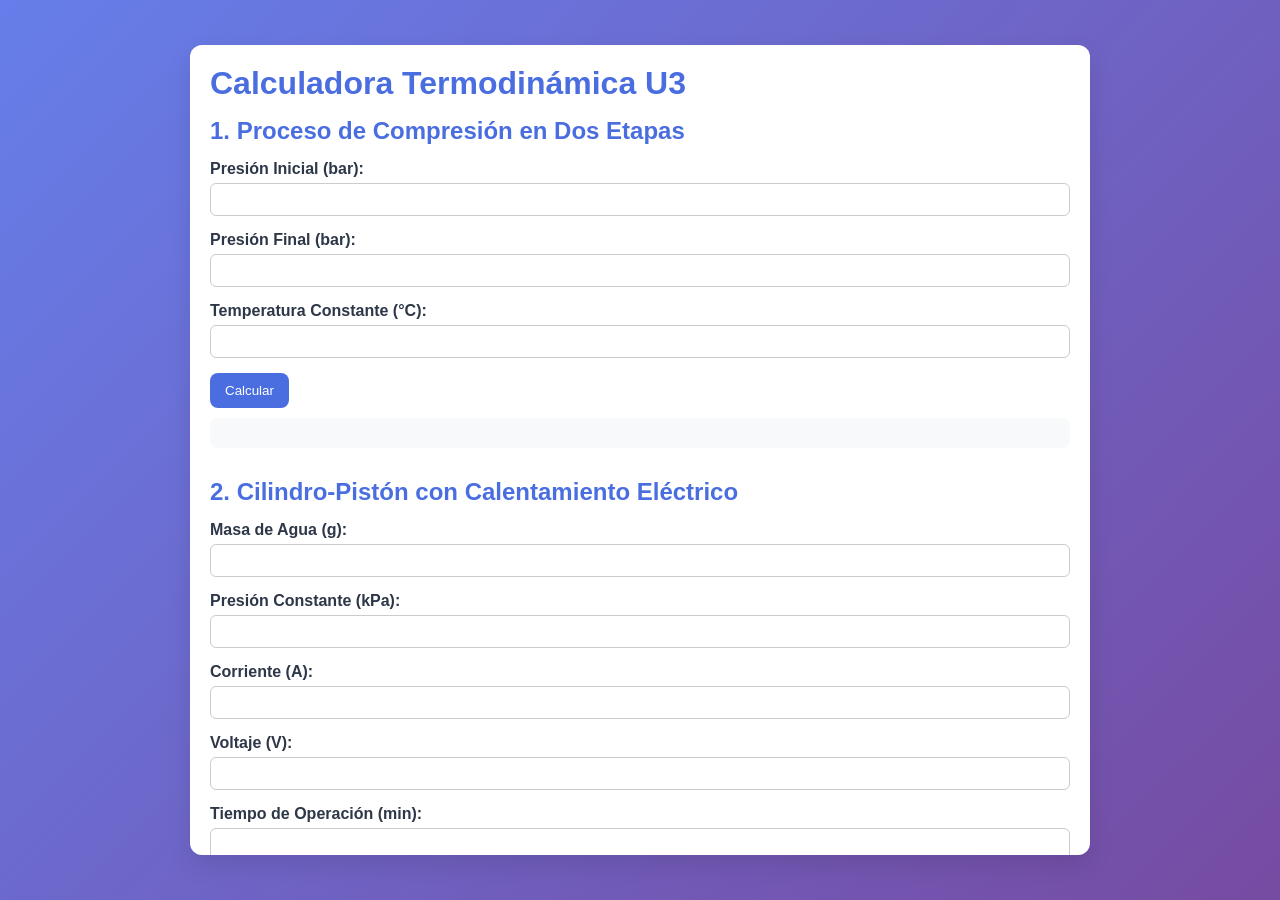
==== index.html @ c3e07c68 "primera" ====
<!DOCTYPE html>
<html lang="es">
<head>
<meta charset="UTF-8">
<meta name="viewport" content="width=device-width, initial-scale=1.0">
<title>Termodinámica U3 - Calculadora</title>
<style>
/* Incluí tu CSS tal cual */
:root {
    --primary-color: #4a6ee0;
    --primary-dark: #3a5ac8;
    --secondary-color: #6c63ff;
    --light-bg: #f8f9fa;
    --dark-text: #2d3748;
    --light-text: #718096;
    --white: #ffffff;
    --user-msg-bg: #4a6ee0;
    --bot-msg-bg: #f1f5f9;
    --shadow: 0 10px 25px rgba(0, 0, 0, 0.1);
    --radius: 12px;
}
*{margin:0;padding:0;box-sizing:border-box;font-family:'Segoe UI', Tahoma, Geneva, Verdana, sans-serif}
body{background:linear-gradient(135deg,#667eea 0%,#764ba2 100%);height:100vh;display:flex;align-items:center;justify-content:center;padding:20px}
.container{width:100%;max-width:900px;background:var(--white);border-radius:var(--radius);box-shadow:var(--shadow);padding:20px;overflow-y:auto;max-height:90vh}
h1,h2{color:var(--primary-color);margin-bottom:15px}
form{margin-bottom:30px}
label{display:block;margin-bottom:5px;font-weight:600;color:var(--dark-text)}
input{width:100%;padding:8px 12px;margin-bottom:15px;border:1px solid #ccc;border-radius:6px}
button{padding:10px 15px;background:var(--primary-color);color:white;border:none;border-radius:8px;cursor:pointer}
button:hover{background:var(--primary-dark)}
.result{background:var(--light-bg);padding:15px;border-radius:8px;margin-top:10px;color:var(--dark-text)}
</style>
</head>
<body>
<div class="container">
    <h1>Calculadora Termodinámica U3</h1>

    <!-- Formulario Proceso de Compresión -->
    <h2>1. Proceso de Compresión en Dos Etapas</h2>
    <form id="compresionForm">
        <label>Presión Inicial (bar):</label>
        <input type="number" step="any" id="P1">
        <label>Presión Final (bar):</label>
        <input type="number" step="any" id="P2">
        <label>Temperatura Constante (°C):</label>
        <input type="number" step="any" id="T">
        <button type="button" onclick="procesoCompresion()">Calcular</button>
        <div class="result" id="compresionResult"></div>
    </form>

    <!-- Formulario Cilindro-Pistón -->
    <h2>2. Cilindro-Pistón con Calentamiento Eléctrico</h2>
    <form id="pistonForm">
        <label>Masa de Agua (g):</label>
        <input type="number" step="any" id="m">
        <label>Presión Constante (kPa):</label>
        <input type="number" step="any" id="P">
        <label>Corriente (A):</label>
        <input type="number" step="any" id="I">
        <label>Voltaje (V):</label>
        <input type="number" step="any" id="V">
        <label>Tiempo de Operación (min):</label>
        <input type="number" step="any" id="t">
        <label>Calor Perdido (kJ):</label>
        <input type="number" step="any" id="Qperdido">
        <button type="button" onclick="cilindroPiston()">Calcular</button>
        <div class="result" id="pistonResult"></div>
    </form>

    <!-- Formulario Tobera -->
    <h2>3. Tobera Convergente-Divergente</h2>
    <form id="toberaForm">
        <label>Diámetro Entrada (cm):</label>
        <input type="number" step="any" id="d1">
        <label>Presión Entrada (kPa):</label>
        <input type="number" step="any" id="P1t">
        <label>Temperatura Entrada (°C):</label>
        <input type="number" step="any" id="T1t">
        <label>Presión Salida (kPa):</label>
        <input type="number" step="any" id="P2t">
        <label>Temperatura Salida (°C):</label>
        <input type="number" step="any" id="T2t">
        <label>Velocidad Entrada (m/s):</label>
        <input type="number" step="any" id="v1t">
        <label>Entalpía Entrada (kJ/kg):</label>
        <input type="number" step="any" id="h1t">
        <label>Entalpía Salida (kJ/kg):</label>
        <input type="number" step="any" id="h2t">
        <label>Volumen Específico Entrada (cm³/g):</label>
        <input type="number" step="any" id="Vesp1t">
        <label>Volumen Específico Salida (cm³/g):</label>
        <input type="number" step="any" id="Vesp2t">
        <button type="button" onclick="toberaCalculo()">Calcular</button>
        <div class="result" id="toberaResult"></div>
    </form>

</div>

<script>
// Función proceso compresión dos etapas
function procesoCompresion() {
    const P1 = parseFloat(document.getElementById("P1").value);
    const P2 = parseFloat(document.getElementById("P2").value);
    const T = parseFloat(document.getElementById("T").value);
    const R = 8.314;
    const Cv = 5/2 * R;
    const Cp = 7/2 * R;

    const T_k = T + 273.15;
    const T_intermedia = T_k * (P2/P1);

    const Q1 = Cv * (T_intermedia - T_k);
    const W1 = 0;
    const ΔU1 = Q1;

    const Q2 = Cp * (T_k - T_intermedia);
    const W2 = R * (T_k - T_intermedia);
    const ΔU2 = Cv * (T_k - T_intermedia);

    const Q_total = Q1 + Q2;
    const W_total = W1 + W2;
    const ΔU_total = ΔU1 + ΔU2;

    document.getElementById("compresionResult").innerHTML =
        `Temperatura intermedia: ${T_intermedia.toFixed(2)} K<br>
        Calor total: ${Q_total.toFixed(2)} J/mol<br>
        Trabajo total: ${W_total.toFixed(2)} J/mol<br>
        Cambio energía interna total: ${ΔU_total.toFixed(2)} J/mol`;
}

// Función cilindro-pistón eléctrico
function cilindroPiston() {
    const m = parseFloat(document.getElementById("m").value)/1000;
    const P = parseFloat(document.getElementById("P").value);
    const I = parseFloat(document.getElementById("I").value);
    const V = parseFloat(document.getElementById("V").value);
    const t = parseFloat(document.getElementById("t").value) * 60;
    const Q_perdido = parseFloat(document.getElementById("Qperdido").value) * 1000;

    const Q_electrico = V * I * t;
    const Q_neto = Q_electrico - Q_perdido;

    const h1_vapor_sat = 2725.3;
    const h1_liquido_sat = 561.47;
    const h1 = h1_liquido_sat * 1000;

    const h2 = h1 + (Q_neto / m);
    const h2_kJ = h2 / 1000;

    let estado = '';
    let calidad = '';
    if(h2_kJ > h1_vapor_sat) estado = "Vapor sobrecalentado";
    else if(h2_kJ >= h1_liquido_sat) {
        estado = "Mezcla líquido-vapor";
        calidad = `, Calidad: ${((h2_kJ - h1_liquido_sat)/(h1_vapor_sat - h1_liquido_sat)).toFixed(3)}`;
    } else estado = "Líquido subenfriado";

    document.getElementById("pistonResult").innerHTML =
        `Calor eléctrico suministrado: ${(Q_electrico/1000).toFixed(2)} kJ<br>
        Calor neto al sistema: ${(Q_neto/1000).toFixed(2)} kJ<br>
        Entalpía final: ${h2_kJ.toFixed(2)} kJ/kg<br>
        Estado final: ${estado}${calidad}`;
}

// Función tobera
function toberaCalculo() {
    const d1 = parseFloat(document.getElementById("d1").value);
    const v1 = parseFloat(document.getElementById("v1t").value);
    const h1 = parseFloat(document.getElementById("h1t").value)*1000;
    const h2 = parseFloat(document.getElementById("h2t").value)*1000;
    const V_esp1 = parseFloat(document.getElementById("Vesp1t").value)/1000;
    const V_esp2 = parseFloat(document.getElementById("Vesp2t").value)/1000;

    const v2 = Math.sqrt(v1**2 + 2*(h1 - h2));
    const A1 = (Math.PI * (d1/100)**2)/4;
    const A2 = A1 * (v1 * V_esp2) / (v2 * V_esp1);
    const d2 = Math.sqrt(4 * A2 / Math.PI) * 100;

    document.getElementById("toberaResult").innerHTML =
        `Velocidad de salida: ${v2.toFixed(2)} m/s<br>
        Diámetro de salida: ${d2.toFixed(2)} cm`;
}
</script>
</body>
</html>
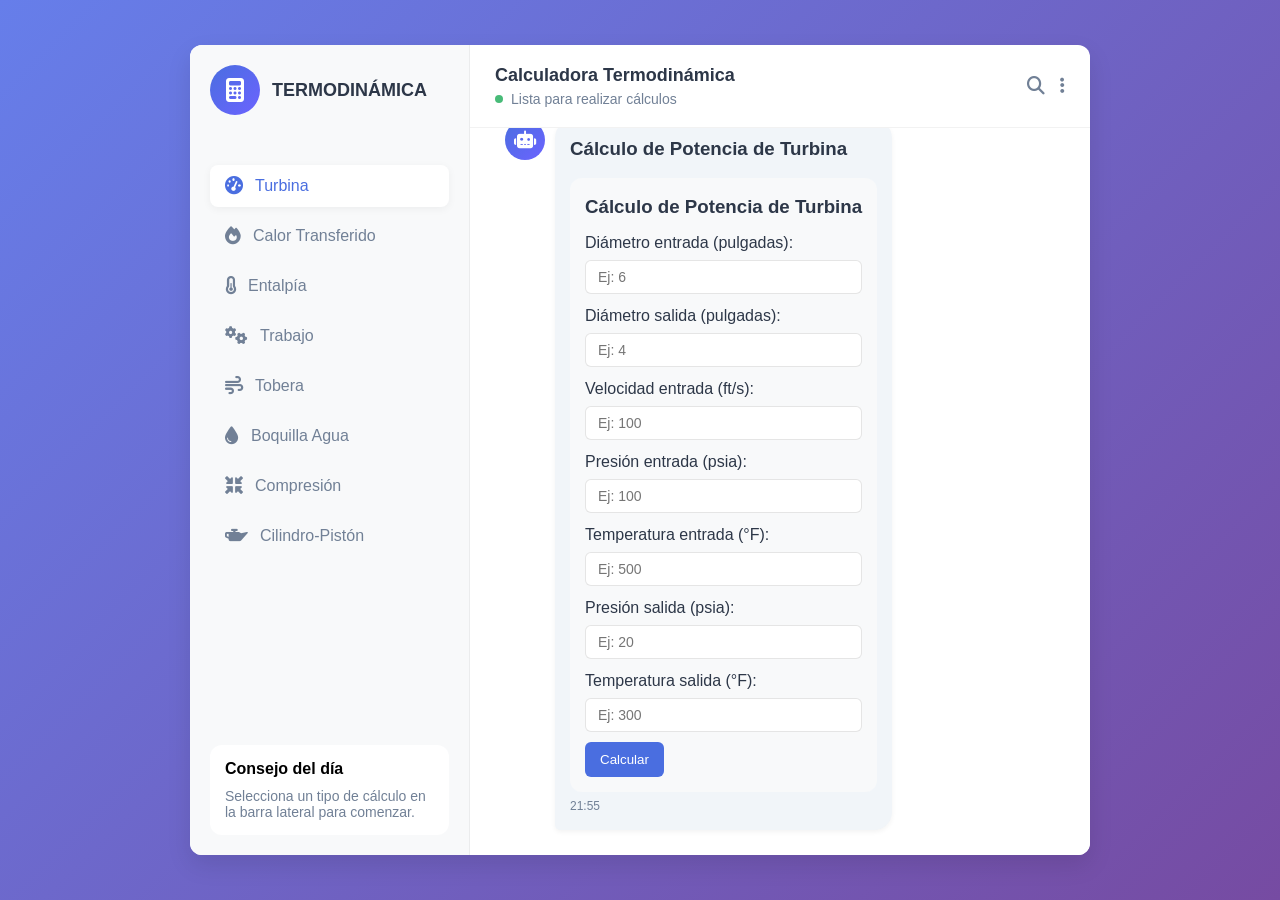
==== commit 49a7c308: "yiyi" ====
--- a/index.html
+++ b/index.html
@@ -1,185 +1,788 @@
 <!DOCTYPE html>
 <html lang="es">
 <head>
-<meta charset="UTF-8">
-<meta name="viewport" content="width=device-width, initial-scale=1.0">
-<title>Termodinámica U3 - Calculadora</title>
-<style>
-/* Incluí tu CSS tal cual */
-:root {
-    --primary-color: #4a6ee0;
-    --primary-dark: #3a5ac8;
-    --secondary-color: #6c63ff;
-    --light-bg: #f8f9fa;
-    --dark-text: #2d3748;
-    --light-text: #718096;
-    --white: #ffffff;
-    --user-msg-bg: #4a6ee0;
-    --bot-msg-bg: #f1f5f9;
-    --shadow: 0 10px 25px rgba(0, 0, 0, 0.1);
-    --radius: 12px;
+    <meta charset="UTF-8" />
+    <meta name="viewport" content="width=device-width, initial-scale=1.0"/>
+    <title>PUCIO - Calculadora Termodinámica</title>
+    <link rel="stylesheet" href="https://cdnjs.cloudflare.com/ajax/libs/font-awesome/6.4.0/css/all.min.css">
+    <style>
+        :root {
+            --primary-color: #4a6ee0;
+            --primary-dark: #3a5ac8;
+            --secondary-color: #6c63ff;
+            --light-bg: #f8f9fa;
+            --dark-text: #2d3748;
+            --light-text: #718096;
+            --white: #ffffff;
+            --user-msg-bg: #4a6ee0;
+            --bot-msg-bg: #f1f5f9;
+            --shadow: 0 10px 25px rgba(0, 0, 0, 0.1);
+            --radius: 12px;
+        }
+        *{margin:0;padding:0;box-sizing:border-box;font-family:'Segoe UI', Tahoma, Geneva, Verdana, sans-serif}
+        body{background:linear-gradient(135deg,#667eea 0%,#764ba2 100%);height:100vh;display:flex;align-items:center;justify-content:center;padding:20px}
+        .chat-container{width:100%;max-width:900px;height:90vh;background:var(--white);border-radius:var(--radius);box-shadow:var(--shadow);display:flex;overflow:hidden}
+        .sidebar{width:280px;background:var(--light-bg);padding:20px;display:flex;flex-direction:column;border-right:1px solid rgba(0,0,0,0.05);overflow-y:auto;}
+        .logo-area{display:flex;align-items:center;margin-bottom:30px}
+        .logo{width:50px;height:50px;background:linear-gradient(135deg,var(--primary-color),var(--secondary-color));border-radius:50%;display:flex;align-items:center;justify-content:center;color:white;font-size:24px;margin-right:12px}
+        .logo-text{font-weight:700;font-size:18px;color:var(--dark-text)}
+        .menu{list-style:none;margin-top:20px}
+        .menu-item{padding:12px 15px;border-radius:8px;margin-bottom:8px;cursor:pointer;display:flex;align-items:center;transition:all 0.3s ease;color:var(--light-text)}
+        .menu-item:hover,.menu-item.active{background:var(--white);color:var(--primary-color);box-shadow:0 2px 8px rgba(0,0,0,0.05)}
+        .menu-item i{margin-right:12px;font-size:18px}
+        .chat-area{flex:1;display:flex;flex-direction:column}
+        .chat-header{padding:20px 25px;border-bottom:1px solid rgba(0,0,0,0.05);display:flex;align-items:center;justify-content:space-between}
+        .chat-info h2{font-size:18px;color:var(--dark-text);margin-bottom:5px}
+        .chat-info p{font-size:14px;color:var(--light-text);display:flex;align-items:center}
+        .status-dot{width:8px;height:8px;background:#48bb78;border-radius:50%;margin-right:8px}
+        .header-actions{display:flex;gap:15px}
+        .header-actions i{font-size:18px;color:var(--light-text);cursor:pointer;transition:color 0.3s}
+        .header-actions i:hover{color:var(--primary-color)}
+        .chat-box{flex:1;padding:25px;overflow-y:auto;background:var(--white);display:flex;flex-direction:column;gap:20px}
+        .message{display:flex;max-width:80%;animation:fadeIn 0.3s ease}
+        @keyframes fadeIn{from{opacity:0;transform:translateY(10px)}to{opacity:1;transform:translateY(0)}}
+        .user-message{align-self:flex-end;flex-direction:row-reverse}
+        .bot-message{align-self:flex-start}
+        .avatar{width:40px;height:40px;border-radius:50%;display:flex;align-items:center;justify-content:center;color:white;font-size:18px;flex-shrink:0;margin:0 10px}
+        .user-avatar{background:linear-gradient(135deg,#ff7eb3,#ff758c)}
+        .bot-avatar{background:linear-gradient(135deg,var(--primary-color),var(--secondary-color))}
+        .message-content{padding:15px;border-radius:18px;box-shadow:0 2px 5px rgba(0,0,0,0.05);line-height:1.5;max-width:100%}
+        .user-message .message-content{background:var(--user-msg-bg);color:white;border-bottom-right-radius:5px}
+        .bot-message .message-content{background:var(--bot-msg-bg);color:var(--dark-text);border-bottom-left-radius:5px}
+        .message-time{font-size:12px;color:var(--light-text);margin-top:5px;text-align:right}
+        .bot-message .message-time{text-align:left}
+        .typing-indicator{display:flex;align-items:center;padding:15px;background:var(--bot-msg-bg);border-radius:18px;border-bottom-left-radius:5px;max-width:80px;margin-bottom:10px}
+        .typing-dot{width:8px;height:8px;background:var(--light-text);border-radius:50%;margin:0 2px;animation:typing 1.4s infinite ease-in-out}
+        .typing-dot:nth-child(1){animation-delay:-0.32s}.typing-dot:nth-child(2){animation-delay:-0.16s}
+        @keyframes typing{0%,80%,100%{transform:scale(0.8);opacity:0.5}40%{transform:scale(1);opacity:1}}
+        .input-area{padding:20px 25px;border-top:1px solid rgba(0,0,0,0.05);display:flex;align-items:center;background:var(--white)}
+        .input-area input{flex:1;padding:15px 20px;border:1px solid rgba(0,0,0,0.1);border-radius:30px;outline:none;font-size:16px;transition:all 0.3s}
+        .input-area input:focus{border-color:var(--primary-color);box-shadow:0 0 0 2px rgba(74,110,224,0.2)}
+        .input-actions{display:flex;margin-left:15px;gap:10px}
+        .action-btn{width:45px;height:45px;border-radius:50%;background:var(--light-bg);display:flex;align-items:center;justify-content:center;cursor:pointer;transition:all 0.3s;color:var(--light-text)}
+        .action-btn:hover{background:var(--primary-color);color:white}
+        .send-btn{background:var(--primary-color);color:white}
+        .send-btn:hover{background:var(--primary-dark)}
+        .quick-actions{display:flex;flex-wrap:wrap;gap:10px;margin-top:15px}
+        .quick-btn{padding:8px 15px;background:var(--light-bg);border-radius:20px;font-size:14px;cursor:pointer;transition:all 0.3s;color:var(--dark-text)}
+        .quick-btn:hover{background:var(--primary-color);color:white}
+        .materia-tag{display:inline-block;padding:3px 8px;background:rgba(74,110,224,0.1);border-radius:10px;font-size:11px;color:var(--primary-color);margin-top:8px}
+        
+        /* Estilos para formularios de cálculo */
+        .calc-form {background: var(--light-bg); padding: 15px; border-radius: var(--radius); margin-top: 15px;}
+        .calc-form h3 {margin-bottom: 10px; color: var(--dark-text);}
+        .form-group {margin-bottom: 10px;}
+        .form-group label {display: block; margin-bottom: 5px; color: var(--dark-text); font-weight: 500;}
+        .form-group input {width: 100%; padding: 8px 12px; border: 1px solid rgba(0,0,0,0.1); border-radius: 6px; font-size: 14px;}
+        .calc-btn {background: var(--primary-color); color: white; border: none; padding: 10px 15px; border-radius: 6px; cursor: pointer; font-weight: 500; transition: background 0.3s;}
+        .calc-btn:hover {background: var(--primary-dark);}
+        .result-box {background: white; padding: 15px; border-radius: var(--radius); margin-top: 15px; border-left: 4px solid var(--primary-color);}
+        
+        @media (max-width:768px){.sidebar{display:none}.chat-container{height:95vh}.message{max-width:90%}}
+
+        /* Botón de menú móvil */
+.menu-toggle {
+    display: none;
+    background: var(--primary-color);
+    color: white;
+    border: none;
+    width: 45px;
+    height: 45px;
+    border-radius: 50%;
+    cursor: pointer;
+    align-items: center;
+    justify-content: center;
+    font-size: 20px;
+    margin-right: 15px;
 }
-*{margin:0;padding:0;box-sizing:border-box;font-family:'Segoe UI', Tahoma, Geneva, Verdana, sans-serif}
-body{background:linear-gradient(135deg,#667eea 0%,#764ba2 100%);height:100vh;display:flex;align-items:center;justify-content:center;padding:20px}
-.container{width:100%;max-width:900px;background:var(--white);border-radius:var(--radius);box-shadow:var(--shadow);padding:20px;overflow-y:auto;max-height:90vh}
-h1,h2{color:var(--primary-color);margin-bottom:15px}
-form{margin-bottom:30px}
-label{display:block;margin-bottom:5px;font-weight:600;color:var(--dark-text)}
-input{width:100%;padding:8px 12px;margin-bottom:15px;border:1px solid #ccc;border-radius:6px}
-button{padding:10px 15px;background:var(--primary-color);color:white;border:none;border-radius:8px;cursor:pointer}
-button:hover{background:var(--primary-dark)}
-.result{background:var(--light-bg);padding:15px;border-radius:8px;margin-top:10px;color:var(--dark-text)}
-</style>
+
+/* Mostrar botón solo en móviles */
+@media (max-width: 768px) {
+    .menu-toggle {
+        display: flex;
+    }
+    
+    .sidebar {
+        position: fixed;
+        left: -280px;
+        top: 0;
+        height: 100%;
+        z-index: 1000;
+        transition: left 0.3s ease;
+    }
+    
+    .sidebar.active {
+        left: 0;
+    }
+    
+    .overlay {
+        display: none;
+        position: fixed;
+        top: 0;
+        left: 0;
+        width: 100%;
+        height: 100%;
+        background: rgba(0,0,0,0.5);
+        z-index: 999;
+    }
+    
+    .overlay.active {
+        display: block;
+    }
+}
+    </style>
 </head>
 <body>
-<div class="container">
-    <h1>Calculadora Termodinámica U3</h1>
-
-    <!-- Formulario Proceso de Compresión -->
-    <h2>1. Proceso de Compresión en Dos Etapas</h2>
-    <form id="compresionForm">
-        <label>Presión Inicial (bar):</label>
-        <input type="number" step="any" id="P1">
-        <label>Presión Final (bar):</label>
-        <input type="number" step="any" id="P2">
-        <label>Temperatura Constante (°C):</label>
-        <input type="number" step="any" id="T">
-        <button type="button" onclick="procesoCompresion()">Calcular</button>
-        <div class="result" id="compresionResult"></div>
-    </form>
-
-    <!-- Formulario Cilindro-Pistón -->
-    <h2>2. Cilindro-Pistón con Calentamiento Eléctrico</h2>
-    <form id="pistonForm">
-        <label>Masa de Agua (g):</label>
-        <input type="number" step="any" id="m">
-        <label>Presión Constante (kPa):</label>
-        <input type="number" step="any" id="P">
-        <label>Corriente (A):</label>
-        <input type="number" step="any" id="I">
-        <label>Voltaje (V):</label>
-        <input type="number" step="any" id="V">
-        <label>Tiempo de Operación (min):</label>
-        <input type="number" step="any" id="t">
-        <label>Calor Perdido (kJ):</label>
-        <input type="number" step="any" id="Qperdido">
-        <button type="button" onclick="cilindroPiston()">Calcular</button>
-        <div class="result" id="pistonResult"></div>
-    </form>
-
-    <!-- Formulario Tobera -->
-    <h2>3. Tobera Convergente-Divergente</h2>
-    <form id="toberaForm">
-        <label>Diámetro Entrada (cm):</label>
-        <input type="number" step="any" id="d1">
-        <label>Presión Entrada (kPa):</label>
-        <input type="number" step="any" id="P1t">
-        <label>Temperatura Entrada (°C):</label>
-        <input type="number" step="any" id="T1t">
-        <label>Presión Salida (kPa):</label>
-        <input type="number" step="any" id="P2t">
-        <label>Temperatura Salida (°C):</label>
-        <input type="number" step="any" id="T2t">
-        <label>Velocidad Entrada (m/s):</label>
-        <input type="number" step="any" id="v1t">
-        <label>Entalpía Entrada (kJ/kg):</label>
-        <input type="number" step="any" id="h1t">
-        <label>Entalpía Salida (kJ/kg):</label>
-        <input type="number" step="any" id="h2t">
-        <label>Volumen Específico Entrada (cm³/g):</label>
-        <input type="number" step="any" id="Vesp1t">
-        <label>Volumen Específico Salida (cm³/g):</label>
-        <input type="number" step="any" id="Vesp2t">
-        <button type="button" onclick="toberaCalculo()">Calcular</button>
-        <div class="result" id="toberaResult"></div>
-    </form>
-
+    <div class="chat-container">
+        <div class="sidebar">
+            <div class="logo-area">
+                <div class="logo"><i class="fas fa-calculator"></i></div>
+                <div class="logo-text">TERMODINÁMICA</div>
+            </div>
+            <ul class="menu">
+                <li class="menu-item active" data-calc="turbina"><i class="fas fa-tachometer-alt"></i><span>Turbina</span></li>
+                <li class="menu-item" data-calc="calor"><i class="fas fa-fire"></i><span>Calor Transferido</span></li>
+                <li class="menu-item" data-calc="entalpia"><i class="fas fa-thermometer-half"></i><span>Entalpía</span></li>
+                <li class="menu-item" data-calc="trabajo"><i class="fas fa-cogs"></i><span>Trabajo</span></li>
+                <li class="menu-item" data-calc="tobera"><i class="fas fa-wind"></i><span>Tobera</span></li>
+                <li class="menu-item" data-calc="boquilla"><i class="fas fa-tint"></i><span>Boquilla Agua</span></li>
+                <li class="menu-item" data-calc="compresion"><i class="fas fa-compress-arrows-alt"></i><span>Compresión</span></li>
+                <li class="menu-item" data-calc="piston"><i class="fas fa-oil-can"></i><span>Cilindro-Pistón</span></li>
+            </ul>
+            <div style="margin-top:auto;padding:15px;background:white;border-radius:var(--radius);">
+                <h3 style="font-size:16px;margin-bottom:10px;">Consejo del día</h3>
+                <p style="font-size:14px;color:var(--light-text);">Selecciona un tipo de cálculo en la barra lateral para comenzar.</p>
+            </div>
+        </div>
+
+        <div class="chat-area">
+            <div class="chat-header">
+    <div style="display: flex; align-items: center;">
+        <!-- Botón de menú móvil -->
+        <button class="menu-toggle" id="menu-toggle">
+            <i class="fas fa-bars"></i>
+        </button>
+        <div class="chat-info">
+            <h2>Calculadora Termodinámica</h2>
+            <p><span class="status-dot"></span> Lista para realizar cálculos</p>
+        </div>
+    </div>
+    <div class="header-actions">
+        <i class="fas fa-search"></i>
+        <i class="fas fa-ellipsis-v"></i>
+    </div>
 </div>
 
-<script>
-// Función proceso compresión dos etapas
-function procesoCompresion() {
-    const P1 = parseFloat(document.getElementById("P1").value);
-    const P2 = parseFloat(document.getElementById("P2").value);
-    const T = parseFloat(document.getElementById("T").value);
-    const R = 8.314;
-    const Cv = 5/2 * R;
-    const Cp = 7/2 * R;
-
-    const T_k = T + 273.15;
-    const T_intermedia = T_k * (P2/P1);
-
-    const Q1 = Cv * (T_intermedia - T_k);
-    const W1 = 0;
-    const ΔU1 = Q1;
-
-    const Q2 = Cp * (T_k - T_intermedia);
-    const W2 = R * (T_k - T_intermedia);
-    const ΔU2 = Cv * (T_k - T_intermedia);
-
-    const Q_total = Q1 + Q2;
-    const W_total = W1 + W2;
-    const ΔU_total = ΔU1 + ΔU2;
-
-    document.getElementById("compresionResult").innerHTML =
-        `Temperatura intermedia: ${T_intermedia.toFixed(2)} K<br>
-        Calor total: ${Q_total.toFixed(2)} J/mol<br>
-        Trabajo total: ${W_total.toFixed(2)} J/mol<br>
-        Cambio energía interna total: ${ΔU_total.toFixed(2)} J/mol`;
-}
-
-// Función cilindro-pistón eléctrico
-function cilindroPiston() {
-    const m = parseFloat(document.getElementById("m").value)/1000;
-    const P = parseFloat(document.getElementById("P").value);
-    const I = parseFloat(document.getElementById("I").value);
-    const V = parseFloat(document.getElementById("V").value);
-    const t = parseFloat(document.getElementById("t").value) * 60;
-    const Q_perdido = parseFloat(document.getElementById("Qperdido").value) * 1000;
-
-    const Q_electrico = V * I * t;
-    const Q_neto = Q_electrico - Q_perdido;
-
-    const h1_vapor_sat = 2725.3;
-    const h1_liquido_sat = 561.47;
-    const h1 = h1_liquido_sat * 1000;
-
-    const h2 = h1 + (Q_neto / m);
-    const h2_kJ = h2 / 1000;
-
-    let estado = '';
-    let calidad = '';
-    if(h2_kJ > h1_vapor_sat) estado = "Vapor sobrecalentado";
-    else if(h2_kJ >= h1_liquido_sat) {
-        estado = "Mezcla líquido-vapor";
-        calidad = `, Calidad: ${((h2_kJ - h1_liquido_sat)/(h1_vapor_sat - h1_liquido_sat)).toFixed(3)}`;
-    } else estado = "Líquido subenfriado";
-
-    document.getElementById("pistonResult").innerHTML =
-        `Calor eléctrico suministrado: ${(Q_electrico/1000).toFixed(2)} kJ<br>
-        Calor neto al sistema: ${(Q_neto/1000).toFixed(2)} kJ<br>
-        Entalpía final: ${h2_kJ.toFixed(2)} kJ/kg<br>
-        Estado final: ${estado}${calidad}`;
-}
-
-// Función tobera
-function toberaCalculo() {
-    const d1 = parseFloat(document.getElementById("d1").value);
-    const v1 = parseFloat(document.getElementById("v1t").value);
-    const h1 = parseFloat(document.getElementById("h1t").value)*1000;
-    const h2 = parseFloat(document.getElementById("h2t").value)*1000;
-    const V_esp1 = parseFloat(document.getElementById("Vesp1t").value)/1000;
-    const V_esp2 = parseFloat(document.getElementById("Vesp2t").value)/1000;
-
-    const v2 = Math.sqrt(v1**2 + 2*(h1 - h2));
-    const A1 = (Math.PI * (d1/100)**2)/4;
-    const A2 = A1 * (v1 * V_esp2) / (v2 * V_esp1);
-    const d2 = Math.sqrt(4 * A2 / Math.PI) * 100;
-
-    document.getElementById("toberaResult").innerHTML =
-        `Velocidad de salida: ${v2.toFixed(2)} m/s<br>
-        Diámetro de salida: ${d2.toFixed(2)} cm`;
-}
-</script>
+<!-- Overlay para cerrar menú -->
+<div class="overlay" id="overlay"></div>
+
+            <div class="chat-box" id="chat-box">
+                <div class="message bot-message">
+                    <div class="avatar bot-avatar"><i class="fas fa-robot"></i></div>
+                    <div class="message-content">
+                        ¡Bienvenido a la Calculadora Termodinámica! 👋<br><br>
+                        Selecciona un tipo de cálculo en la barra lateral para comenzar. Puedes calcular potencia de turbinas, transferencia de calor, entalpía, trabajo y más.
+                        <div class="message-time" id="initial-time-1">Cargando hora...</div>
+                    </div>
+                </div>
+            </div>
+
+
+        </div>
+    </div>
+
+    <script>
+
+        // Toggle del menú móvil
+const menuToggle = document.getElementById('menu-toggle');
+const sidebar = document.querySelector('.sidebar');
+const overlay = document.getElementById('overlay');
+
+menuToggle.addEventListener('click', function() {
+    sidebar.classList.toggle('active');
+    overlay.classList.toggle('active');
+});
+
+overlay.addEventListener('click', function() {
+    sidebar.classList.remove('active');
+    overlay.classList.remove('active');
+});
+
+
+        // --- DOM ---
+        const input = document.getElementById("user-input");
+        const sendBtn = document.getElementById("send-btn");
+        const chatBox = document.getElementById("chat-box");
+        const initialTime1 = document.getElementById("initial-time-1");
+        const menuItems = document.querySelectorAll('.menu-item');
+
+        // Hora inicial
+        initialTime1.textContent = getCurrentTime();
+
+        function getCurrentTime() {
+            const now = new Date();
+            return now.toLocaleTimeString('es-ES', { hour: '2-digit', minute: '2-digit' });
+        }
+
+        // Manejo de selección de menú
+        menuItems.forEach(item => {
+            item.addEventListener('click', function() {
+                // Remover clase activa de todos los elementos
+                menuItems.forEach(i => i.classList.remove('active'));
+                // Agregar clase activa al elemento clickeado
+                this.classList.add('active');
+                
+                // Mostrar formulario correspondiente
+                const calcType = this.getAttribute('data-calc');
+                mostrarFormularioCalculo(calcType);
+            });
+        });
+
+        // Función para mostrar formularios de cálculo
+        function mostrarFormularioCalculo(tipo) {
+            // Limpiar chat
+            chatBox.innerHTML = '';
+            
+            let formularioHTML = '';
+            let titulo = '';
+            
+            switch(tipo) {
+                case 'turbina':
+                    titulo = 'Cálculo de Potencia de Turbina';
+                    formularioHTML = `
+                        <div class="calc-form">
+                            <h3>${titulo}</h3>
+                            <div class="form-group">
+                                <label for="d1">Diámetro entrada (pulgadas):</label>
+                                <input type="number" id="d1" step="0.01" placeholder="Ej: 6">
+                            </div>
+                            <div class="form-group">
+                                <label for="d2">Diámetro salida (pulgadas):</label>
+                                <input type="number" id="d2" step="0.01" placeholder="Ej: 4">
+                            </div>
+                            <div class="form-group">
+                                <label for="v1">Velocidad entrada (ft/s):</label>
+                                <input type="number" id="v1" step="0.01" placeholder="Ej: 100">
+                            </div>
+                            <div class="form-group">
+                                <label for="P1">Presión entrada (psia):</label>
+                                <input type="number" id="P1" step="0.01" placeholder="Ej: 100">
+                            </div>
+                            <div class="form-group">
+                                <label for="T1">Temperatura entrada (°F):</label>
+                                <input type="number" id="T1" step="0.01" placeholder="Ej: 500">
+                            </div>
+                            <div class="form-group">
+                                <label for="P2">Presión salida (psia):</label>
+                                <input type="number" id="P2" step="0.01" placeholder="Ej: 20">
+                            </div>
+                            <div class="form-group">
+                                <label for="T2">Temperatura salida (°F):</label>
+                                <input type="number" id="T2" step="0.01" placeholder="Ej: 300">
+                            </div>
+                            <button class="calc-btn" onclick="calcularTurbina()">Calcular</button>
+                            <div id="resultado-turbina" class="result-box" style="display:none;"></div>
+                        </div>
+                    `;
+                    break;
+                    
+                case 'calor':
+                    titulo = 'Cálculo de Calor Transferido';
+                    formularioHTML = `
+                        <div class="calc-form">
+                            <h3>${titulo}</h3>
+                            <div class="form-group">
+                                <label for="h1">Entalpía entrada (kJ/kg):</label>
+                                <input type="number" id="h1" step="0.01" placeholder="Ej: 3000">
+                            </div>
+                            <div class="form-group">
+                                <label for="h2">Entalpía salida (kJ/kg):</label>
+                                <input type="number" id="h2" step="0.01" placeholder="Ej: 2500">
+                            </div>
+                            <div class="form-group">
+                                <label for="v1_calor">Velocidad entrada (m/s):</label>
+                                <input type="number" id="v1_calor" step="0.01" placeholder="Ej: 10">
+                            </div>
+                            <div class="form-group">
+                                <label for="v2_calor">Velocidad salida (m/s):</label>
+                                <input type="number" id="v2_calor" step="0.01" placeholder="Ej: 50">
+                            </div>
+                            <button class="calc-btn" onclick="calcularCalor()">Calcular</button>
+                            <div id="resultado-calor" class="result-box" style="display:none;"></div>
+                        </div>
+                    `;
+                    break;
+                    
+                case 'entalpia':
+                    titulo = 'Cálculo de Entalpía';
+                    formularioHTML = `
+                        <div class="calc-form">
+                            <h3>${titulo}</h3>
+                            <div class="form-group">
+                                <label for="u">Energía interna específica (kJ/kg):</label>
+                                <input type="number" id="u" step="0.01" placeholder="Ej: 2500">
+                            </div>
+                            <div class="form-group">
+                                <label for="P_entalpia">Presión (kPa):</label>
+                                <input type="number" id="P_entalpia" step="0.01" placeholder="Ej: 1000">
+                            </div>
+                            <div class="form-group">
+                                <label for="v_entalpia">Volumen específico (cm³/g):</label>
+                                <input type="number" id="v_entalpia" step="0.01" placeholder="Ej: 1.5">
+                            </div>
+                            <button class="calc-btn" onclick="calcularEntalpia()">Calcular</button>
+                            <div id="resultado-entalpia" class="result-box" style="display:none;"></div>
+                        </div>
+                    `;
+                    break;
+                    
+                case 'trabajo':
+                    titulo = 'Cálculo de Trabajo';
+                    formularioHTML = `
+                        <div class="calc-form">
+                            <h3>${titulo}</h3>
+                            <div class="form-group">
+                                <label for="Q">Calor añadido (kJ):</label>
+                                <input type="number" id="Q" step="0.01" placeholder="Ej: 100">
+                            </div>
+                            <div class="form-group">
+                                <label for="delta_U">Cambio energía interna (kJ):</label>
+                                <input type="number" id="delta_U" step="0.01" placeholder="Ej: 50">
+                            </div>
+                            <button class="calc-btn" onclick="calcularTrabajo()">Calcular</button>
+                            <div id="resultado-trabajo" class="result-box" style="display:none;"></div>
+                        </div>
+                    `;
+                    break;
+                    
+                case 'tobera':
+                    titulo = 'Cálculo de Tobera';
+                    formularioHTML = `
+                        <div class="calc-form">
+                            <h3>${titulo}</h3>
+                            <div class="form-group">
+                                <label for="d1_tobera">Diámetro entrada (cm):</label>
+                                <input type="number" id="d1_tobera" step="0.01" placeholder="Ej: 10">
+                            </div>
+                            <div class="form-group">
+                                <label for="P1_tobera">Presión entrada (kPa):</label>
+                                <input type="number" id="P1_tobera" step="0.01" placeholder="Ej: 500">
+                            </div>
+                            <div class="form-group">
+                                <label for="T1_tobera">Temperatura entrada (°C):</label>
+                                <input type="number" id="T1_tobera" step="0.01" placeholder="Ej: 200">
+                            </div>
+                            <div class="form-group">
+                                <label for="P2_tobera">Presión salida (kPa):</label>
+                                <input type="number" id="P2_tobera" step="0.01" placeholder="Ej: 100">
+                            </div>
+                            <div class="form-group">
+                                <label for="T2_tobera">Temperatura salida (°C):</label>
+                                <input type="number" id="T2_tobera" step="0.01" placeholder="Ej: 150">
+                            </div>
+                            <div class="form-group">
+                                <label for="v1_tobera">Velocidad entrada (m/s):</label>
+                                <input type="number" id="v1_tobera" step="0.01" placeholder="Ej: 50">
+                            </div>
+                            <div class="form-group">
+                                <label for="h1_tobera">Entalpía entrada (kJ/kg):</label>
+                                <input type="number" id="h1_tobera" step="0.01" placeholder="Ej: 3000">
+                            </div>
+                            <div class="form-group">
+                                <label for="h2_tobera">Entalpía salida (kJ/kg):</label>
+                                <input type="number" id="h2_tobera" step="0.01" placeholder="Ej: 2800">
+                            </div>
+                            <div class="form-group">
+                                <label for="V_esp1">Volumen específico entrada (cm³/g):</label>
+                                <input type="number" id="V_esp1" step="0.01" placeholder="Ej: 1.2">
+                            </div>
+                            <div class="form-group">
+                                <label for="V_esp2">Volumen específico salida (cm³/g):</label>
+                                <input type="number" id="V_esp2" step="0.01" placeholder="Ej: 2.5">
+                            </div>
+                            <button class="calc-btn" onclick="calcularTobera()">Calcular</button>
+                            <div id="resultado-tobera" class="result-box" style="display:none;"></div>
+                        </div>
+                    `;
+                    break;
+                    
+                case 'boquilla':
+                    titulo = 'Cálculo de Boquilla para Agua';
+                    formularioHTML = `
+                        <div class="calc-form">
+                            <h3>${titulo}</h3>
+                            <div class="form-group">
+                                <label for="d1_boquilla">Diámetro entrada (cm):</label>
+                                <input type="number" id="d1_boquilla" step="0.01" placeholder="Ej: 5">
+                            </div>
+                            <div class="form-group">
+                                <label for="d2_boquilla">Diámetro salida (cm):</label>
+                                <input type="number" id="d2_boquilla" step="0.01" placeholder="Ej: 2">
+                            </div>
+                            <div class="form-group">
+                                <label for="tiempo">Tiempo para llenar (s):</label>
+                                <input type="number" id="tiempo" step="0.01" placeholder="Ej: 30">
+                            </div>
+                            <div class="form-group">
+                                <label for="volumen">Volumen a llenar (litros):</label>
+                                <input type="number" id="volumen" step="0.01" placeholder="Ej: 10">
+                            </div>
+                            <button class="calc-btn" onclick="calcularBoquilla()">Calcular</button>
+                            <div id="resultado-boquilla" class="result-box" style="display:none;"></div>
+                        </div>
+                    `;
+                    break;
+                    
+                case 'compresion':
+                    titulo = 'Proceso de Compresión en Dos Etapas';
+                    formularioHTML = `
+                        <div class="calc-form">
+                            <h3>${titulo}</h3>
+                            <div class="form-group">
+                                <label for="P1_comp">Presión inicial (bar):</label>
+                                <input type="number" id="P1_comp" step="0.01" placeholder="Ej: 1">
+                            </div>
+                            <div class="form-group">
+                                <label for="P2_comp">Presión final (bar):</label>
+                                <input type="number" id="P2_comp" step="0.01" placeholder="Ej: 10">
+                            </div>
+                            <div class="form-group">
+                                <label for="T_comp">Temperatura constante (°C):</label>
+                                <input type="number" id="T_comp" step="0.01" placeholder="Ej: 25">
+                            </div>
+                            <button class="calc-btn" onclick="calcularCompresion()">Calcular</button>
+                            <div id="resultado-compresion" class="result-box" style="display:none;"></div>
+                        </div>
+                    `;
+                    break;
+                    
+                case 'piston':
+                    titulo = 'Cilindro-Pistón con Calentamiento Eléctrico';
+                    formularioHTML = `
+                        <div class="calc-form">
+                            <h3>${titulo}</h3>
+                            <div class="form-group">
+                                <label for="m_piston">Masa de agua (g):</label>
+                                <input type="number" id="m_piston" step="0.01" placeholder="Ej: 500">
+                            </div>
+                            <div class="form-group">
+                                <label for="P_piston">Presión constante (kPa):</label>
+                                <input type="number" id="P_piston" step="0.01" placeholder="Ej: 100">
+                            </div>
+                            <div class="form-group">
+                                <label for="I">Corriente eléctrica (A):</label>
+                                <input type="number" id="I" step="0.01" placeholder="Ej: 10">
+                            </div>
+                            <div class="form-group">
+                                <label for="V_piston">Voltaje (V):</label>
+                                <input type="number" id="V_piston" step="0.01" placeholder="Ej: 220">
+                            </div>
+                            <div class="form-group">
+                                <label for="t_piston">Tiempo de operación (min):</label>
+                                <input type="number" id="t_piston" step="0.01" placeholder="Ej: 5">
+                            </div>
+                            <div class="form-group">
+                                <label for="Q_perdido">Calor perdido (kJ):</label>
+                                <input type="number" id="Q_perdido" step="0.01" placeholder="Ej: 50">
+                            </div>
+                            <button class="calc-btn" onclick="calcularPiston()">Calcular</button>
+                            <div id="resultado-piston" class="result-box" style="display:none;"></div>
+                        </div>
+                    `;
+                    break;
+                    
+                default:
+                    formularioHTML = '<p>Selecciona un tipo de cálculo en la barra lateral.</p>';
+            }
+            
+            // Mostrar mensaje con el formulario
+            appendMessage(`<h3>${titulo}</h3>${formularioHTML}`, 'bot');
+        }
+
+        // Agrega mensaje al chat
+        function appendMessage(content, type='bot') {
+            const messageDiv = document.createElement("div");
+            messageDiv.classList.add("message", type === "user" ? "user-message" : "bot-message");
+
+            const avatarDiv = document.createElement("div");
+            avatarDiv.classList.add("avatar", type === "user" ? "user-avatar" : "bot-avatar");
+            const avatarIcon = document.createElement("i");
+            avatarIcon.className = type === "user" ? "fas fa-user" : "fas fa-robot";
+            avatarDiv.appendChild(avatarIcon);
+
+            const messageContent = document.createElement("div");
+            messageContent.classList.add("message-content");
+            messageContent.innerHTML = content;
+
+            const timeDiv = document.createElement("div");
+            timeDiv.classList.add("message-time");
+            timeDiv.textContent = getCurrentTime();
+            messageContent.appendChild(timeDiv);
+
+            messageDiv.appendChild(avatarDiv);
+            messageDiv.appendChild(messageContent);
+            chatBox.appendChild(messageDiv);
+            chatBox.scrollTop = chatBox.scrollHeight;
+        }
+
+        // --- FUNCIONES DE CÁLCULO ---
+
+        // Turbina
+        function calcularTurbina() {
+            try {
+                const d1 = parseFloat(document.getElementById('d1').value) / 12; // pulgadas a pies
+                const d2 = parseFloat(document.getElementById('d2').value) / 12;
+                const v1 = parseFloat(document.getElementById('v1').value);
+                const P1 = parseFloat(document.getElementById('P1').value);
+                const T1 = parseFloat(document.getElementById('T1').value);
+                const P2 = parseFloat(document.getElementById('P2').value);
+                const T2 = parseFloat(document.getElementById('T2').value);
+                
+                // Conversión de unidades
+                const P1_SI = P1 * 6894.76;
+                const T1_SI = (T1 - 32) * 5/9 + 273.15;
+                const P2_SI = P2 * 6894.76;
+                const T2_SI = (T2 - 32) * 5/9 + 273.15;
+                
+                // En un entorno real, aquí se usaría CoolProp
+                // Para esta demo, usaremos valores aproximados
+                const h1 = 1500; // Valor de ejemplo
+                const h2 = 1200; // Valor de ejemplo
+                const vesp1 = 0.5; // Valor de ejemplo
+                const vesp2 = 1.2; // Valor de ejemplo
+                
+                // Cálculos
+                const A1 = Math.PI * Math.pow(d1 / 2, 2);
+                const A2 = Math.PI * Math.pow(d2 / 2, 2);
+                const rho1 = 1 / vesp1;
+                const rho2 = 1 / vesp2;
+                const v2 = (rho1 * A1 * v1) / (rho2 * A2);
+                
+                const mdot = rho1 * A1 * v1;
+                const potencia = mdot * ((h1 - h2) + (Math.pow(v1, 2) - Math.pow(v2, 2)) / 2);
+                const potenciaHP = potencia / 550;
+                
+                // Mostrar resultado
+                const resultadoDiv = document.getElementById('resultado-turbina');
+                resultadoDiv.innerHTML = `
+                    <h4>Resultados:</h4>
+                    <p>Velocidad de salida: <strong>${v2.toFixed(2)} ft/s</strong></p>
+                    <p>Potencia de salida: <strong>${potenciaHP.toFixed(2)} hp</strong></p>
+                `;
+                resultadoDiv.style.display = 'block';
+            } catch (error) {
+                alert('Error en los cálculos: ' + error.message);
+            }
+        }
+
+        // Calor transferido
+        function calcularCalor() {
+            try {
+                const h1 = parseFloat(document.getElementById('h1').value);
+                const h2 = parseFloat(document.getElementById('h2').value);
+                const v1 = parseFloat(document.getElementById('v1_calor').value);
+                const v2 = parseFloat(document.getElementById('v2_calor').value);
+                
+                const delta_energia_cinetica = (Math.pow(v2, 2) - Math.pow(v1, 2)) / 2 / 1000;
+                const q = h2 - h1 + delta_energia_cinetica;
+                
+                const resultadoDiv = document.getElementById('resultado-calor');
+                resultadoDiv.innerHTML = `
+                    <h4>Resultados:</h4>
+                    <p>Calor transferido por unidad de masa: <strong>${q.toFixed(2)} kJ/kg</strong></p>
+                `;
+                resultadoDiv.style.display = 'block';
+            } catch (error) {
+                alert('Error en los cálculos: ' + error.message);
+            }
+        }
+
+        // Entalpía
+        function calcularEntalpia() {
+            try {
+                const u = parseFloat(document.getElementById('u').value);
+                const P = parseFloat(document.getElementById('P_entalpia').value);
+                const v = parseFloat(document.getElementById('v_entalpia').value);
+                
+                const v_m3_kg = v * 1e-3;
+                const h = u + P * v_m3_kg;
+                
+                const resultadoDiv = document.getElementById('resultado-entalpia');
+                resultadoDiv.innerHTML = `
+                    <h4>Resultados:</h4>
+                    <p>Entalpía específica: <strong>${h.toFixed(2)} kJ/kg</strong></p>
+                `;
+                resultadoDiv.style.display = 'block';
+            } catch (error) {
+                alert('Error en los cálculos: ' + error.message);
+            }
+        }
+
+        // Trabajo
+        function calcularTrabajo() {
+            try {
+                const Q = parseFloat(document.getElementById('Q').value);
+                const delta_U = parseFloat(document.getElementById('delta_U').value);
+                
+                const W = Q - delta_U;
+                
+                const resultadoDiv = document.getElementById('resultado-trabajo');
+                resultadoDiv.innerHTML = `
+                    <h4>Resultados:</h4>
+                    <p>Energía transferida como trabajo: <strong>${W.toFixed(2)} kJ</strong></p>
+                `;
+                resultadoDiv.style.display = 'block';
+            } catch (error) {
+                alert('Error en los cálculos: ' + error.message);
+            }
+        }
+
+        // Tobera
+        function calcularTobera() {
+            try {
+                const d1 = parseFloat(document.getElementById('d1_tobera').value);
+                const P1 = parseFloat(document.getElementById('P1_tobera').value);
+                const T1 = parseFloat(document.getElementById('T1_tobera').value);
+                const P2 = parseFloat(document.getElementById('P2_tobera').value);
+                const T2 = parseFloat(document.getElementById('T2_tobera').value);
+                const v1 = parseFloat(document.getElementById('v1_tobera').value);
+                const h1 = parseFloat(document.getElementById('h1_tobera').value) * 1000;
+                const h2 = parseFloat(document.getElementById('h2_tobera').value) * 1000;
+                const V_esp1 = parseFloat(document.getElementById('V_esp1').value) / 1000;
+                const V_esp2 = parseFloat(document.getElementById('V_esp2').value) / 1000;
+                
+                const v2 = Math.sqrt(Math.pow(v1, 2) + 2 * (h1 - h2));
+                const A1 = Math.PI * Math.pow(d1 / 100, 2) / 4;
+                const A2 = A1 * (v1 * V_esp2) / (v2 * V_esp1);
+                const d2 = Math.sqrt(4 * A2 / Math.PI) * 100;
+                
+                const resultadoDiv = document.getElementById('resultado-tobera');
+                resultadoDiv.innerHTML = `
+                    <h4>Resultados:</h4>
+                    <p>Velocidad de salida: <strong>${v2.toFixed(2)} m/s</strong></p>
+                    <p>Diámetro de salida: <strong>${d2.toFixed(2)} cm</strong></p>
+                `;
+                resultadoDiv.style.display = 'block';
+            } catch (error) {
+                alert('Error en los cálculos: ' + error.message);
+            }
+        }
+
+        // Boquilla
+        function calcularBoquilla() {
+            try {
+                const d1 = parseFloat(document.getElementById('d1_boquilla').value);
+                const d2 = parseFloat(document.getElementById('d2_boquilla').value);
+                const tiempo = parseFloat(document.getElementById('tiempo').value);
+                const volumen = parseFloat(document.getElementById('volumen').value) / 1000;
+                
+                const Q = volumen / tiempo;
+                const A1 = Math.PI * Math.pow(d1 / 100, 2) / 4;
+                const A2 = Math.PI * Math.pow(d2 / 100, 2) / 4;
+                const v1 = Q / A1;
+                const v2 = Q / A2;
+                const m_dot = 1000 * Q;
+                
+                const resultadoDiv = document.getElementById('resultado-boquilla');
+                resultadoDiv.innerHTML = `
+                    <h4>Resultados:</h4>
+                    <p>Flujo volumétrico: <strong>${(Q * 1000).toFixed(2)} L/s</strong></p>
+                    <p>Flujo másico: <strong>${m_dot.toFixed(2)} kg/s</strong></p>
+                    <p>Velocidad de entrada: <strong>${v1.toFixed(2)} m/s</strong></p>
+                    <p>Velocidad de salida: <strong>${v2.toFixed(2)} m/s</strong></p>
+                `;
+                resultadoDiv.style.display = 'block';
+            } catch (error) {
+                alert('Error en los cálculos: ' + error.message);
+            }
+        }
+
+        // Compresión
+        function calcularCompresion() {
+            try {
+                const P1 = parseFloat(document.getElementById('P1_comp').value);
+                const P2 = parseFloat(document.getElementById('P2_comp').value);
+                const T = parseFloat(document.getElementById('T_comp').value);
+                
+                const R = 8.314;
+                const Cv = 5/2 * R;
+                const Cp = 7/2 * R;
+                const T_k = T + 273.15;
+                const T_inter = T_k * (P2 / P1);
+                
+                const Q1 = Cv * (T_inter - T_k);
+                const W1 = 0;
+                const ΔU1 = Q1;
+                
+                const Q2 = Cp * (T_k - T_inter);
+                const W2 = R * (T_k - T_inter);
+                const ΔU2 = Cv * (T_k - T_inter);
+                
+                const resultadoDiv = document.getElementById('resultado-compresion');
+                resultadoDiv.innerHTML = `
+                    <h4>Resultados:</h4>
+                    <p>Temperatura intermedia: <strong>${T_inter.toFixed(2)} K</strong></p>
+                    <p>Calor total: <strong>${(Q1 + Q2).toFixed(2)} J/mol</strong></p>
+                    <p>Trabajo total: <strong>${(W1 + W2).toFixed(2)} J/mol</strong></p>
+                    <p>Energía interna total: <strong>${(ΔU1 + ΔU2).toFixed(2)} J/mol</strong></p>
+                `;
+                resultadoDiv.style.display = 'block';
+            } catch (error) {
+                alert('Error en los cálculos: ' + error.message);
+            }
+        }
+
+        // Cilindro-Pistón
+        function calcularPiston() {
+            try {
+                const m = parseFloat(document.getElementById('m_piston').value) / 1000;
+                const P = parseFloat(document.getElementById('P_piston').value);
+                const I = parseFloat(document.getElementById('I').value);
+                const V = parseFloat(document.getElementById('V_piston').value);
+                const t = parseFloat(document.getElementById('t_piston').value) * 60;
+                const Q_perdido = parseFloat(document.getElementById('Q_perdido').value) * 1000;
+                
+                const Q_electrico = V * I * t;
+                const Q_neto = Q_electrico - Q_perdido;
+                
+                const h1_vapor_sat = 2725.3;
+                const h1_liquido_sat = 561.47;
+                const h1 = h1_liquido_sat * 1000;
+                const h2 = h1 + Q_neto / m;
+                const h2_kJ = h2 / 1000;
+                
+                let estado = "";
+                let calidad = "";
+                
+                if (h2_kJ > h1_vapor_sat) {
+                    estado = "Vapor sobrecalentado";
+                } else if (h1_liquido_sat <= h2_kJ && h2_kJ <= h1_vapor_sat) {
+                    estado = "Mezcla líquido-vapor";
+                    const x = (h2_kJ - h1_liquido_sat) / (h1_vapor_sat - h1_liquido_sat);
+                    calidad = `Calidad: ${x.toFixed(3)}`;
+                } else {
+                    estado = "Líquido subenfriado";
+                }
+                
+                const resultadoDiv = document.getElementById('resultado-piston');
+                resultadoDiv.innerHTML = `
+                    <h4>Resultados:</h4>
+                    <p>Calor eléctrico: <strong>${(Q_electrico / 1000).toFixed(2)} kJ</strong></p>
+                    <p>Calor neto: <strong>${(Q_neto / 1000).toFixed(2)} kJ</strong></p>
+                    <p>Entalpía final: <strong>${h2_kJ.toFixed(2)} kJ/kg</strong></p>
+                    <p>Estado final: <strong>${estado}</strong></p>
+                    ${calidad ? `<p>${calidad}</p>` : ''}
+                `;
+                resultadoDiv.style.display = 'block';
+            } catch (error) {
+                alert('Error en los cálculos: ' + error.message);
+            }
+        }
+
+        // Inicializar mostrando el primer formulario
+        window.onload = function() {
+            mostrarFormularioCalculo('turbina');
+        };
+    </script>
 </body>
-</html>
+</html>
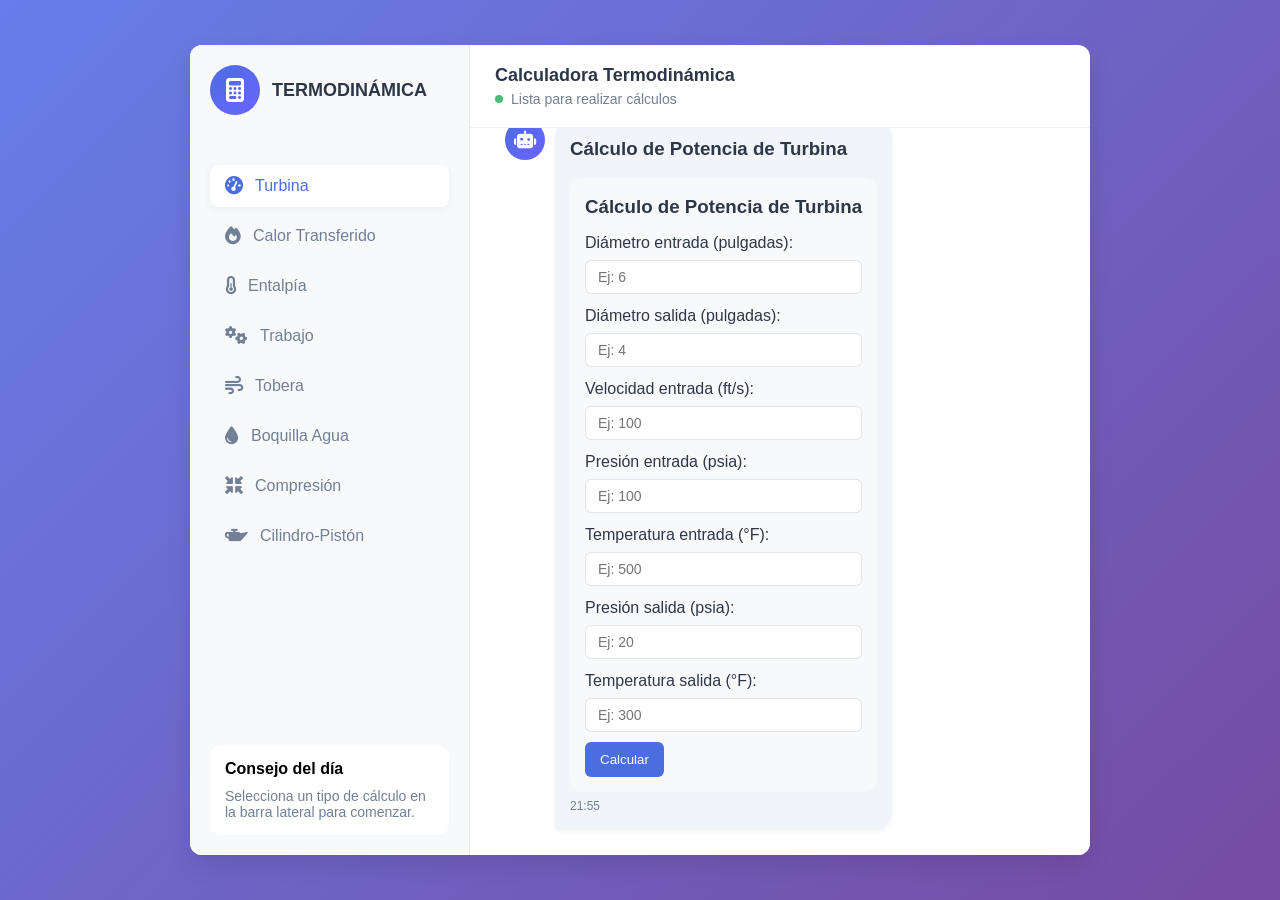
==== commit 5218fe08: "ya ahora si" ====
--- a/index.html
+++ b/index.html
@@ -3,7 +3,7 @@
 <head>
     <meta charset="UTF-8" />
     <meta name="viewport" content="width=device-width, initial-scale=1.0"/>
-    <title>PUCIO - Calculadora Termodinámica</title>
+    <title> Calculadora Termodinámica</title>
     <link rel="stylesheet" href="https://cdnjs.cloudflare.com/ajax/libs/font-awesome/6.4.0/css/all.min.css">
     <style>
         :root {
@@ -167,10 +167,10 @@
             <p><span class="status-dot"></span> Lista para realizar cálculos</p>
         </div>
     </div>
-    <div class="header-actions">
+    <!-- <div class="header-actions">
         <i class="fas fa-search"></i>
         <i class="fas fa-ellipsis-v"></i>
-    </div>
+    </div> -->
 </div>
 
 <!-- Overlay para cerrar menú -->
